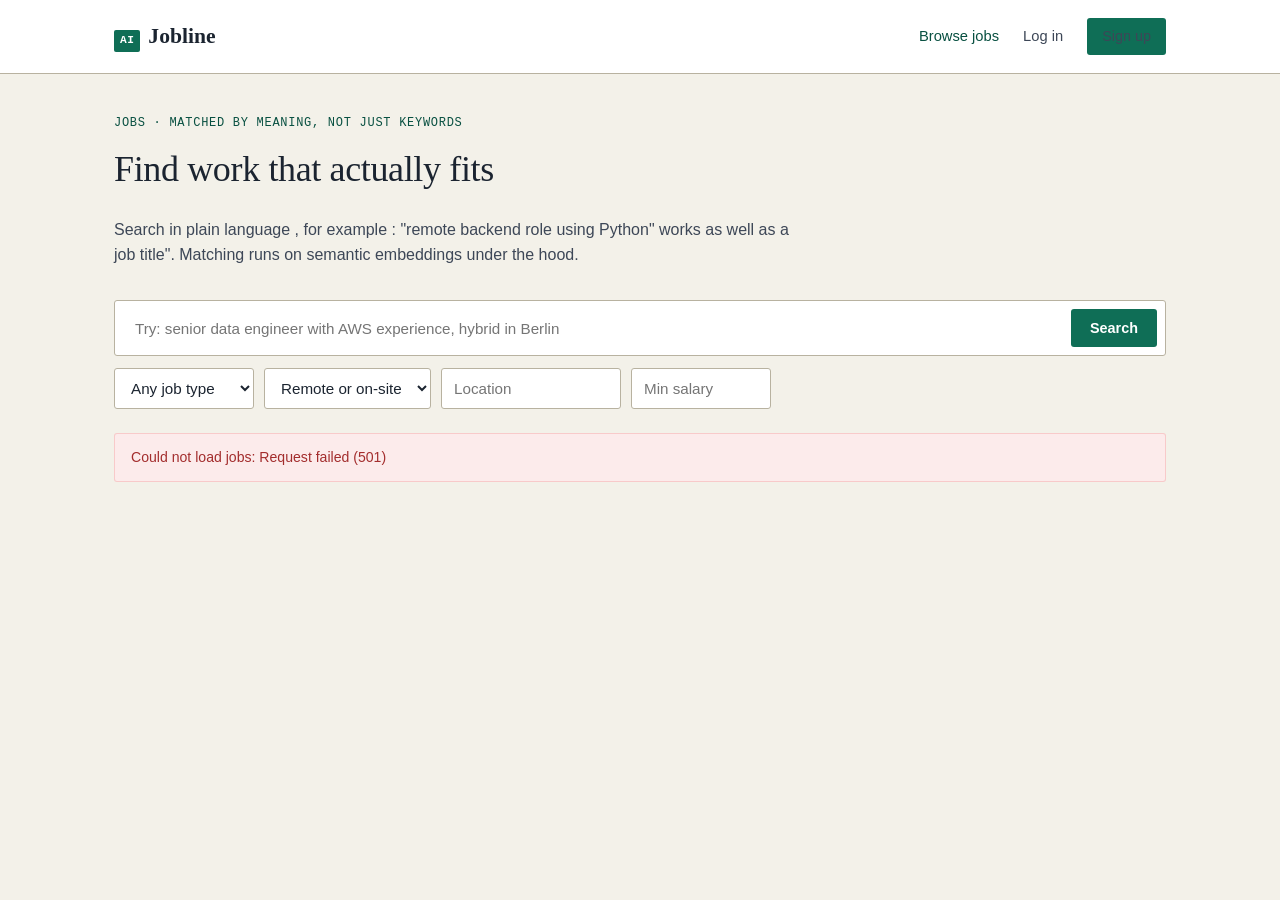
==== frontend/index.html @ 750520e1 "first attempt" ====
<!DOCTYPE html>
<html lang="en">
<head>
<meta charset="UTF-8">
<meta name="viewport" content="width=device-width, initial-scale=1.0">
<title>AI Jobline — Find your next role</title>
<link rel="stylesheet" href="css/styles.css">
</head>
<body>
<header id="site-header" class="site-header"></header>

<main class="container">
  <div style="max-width: 680px; margin-bottom: 32px;">
    <span class="eyebrow">Jobs · matched by meaning, not just keywords</span>
    <h1>Find work that actually fits</h1>
    <p>Search in plain language , for example : "remote backend role using Python" works as well as a job title". Matching runs on semantic embeddings under the hood.</p>
  </div>

  <div class="search-bar">
    <input type="text" id="search-input" placeholder="Try: senior data engineer with AWS experience, hybrid in Berlin">
    <button class="btn btn-primary" id="search-btn">Search</button>
  </div>

  <div class="filters-row">
    <select id="filter-type">
      <option value="">Any job type</option>
      <option value="full_time">Full-time</option>
      <option value="part_time">Part-time</option>
      <option value="contract">Contract</option>
      <option value="internship">Internship</option>
      <option value="freelance">Freelance</option>
    </select>
    <select id="filter-remote">
      <option value="">Remote or on-site</option>
      <option value="true">Remote only</option>
      <option value="false">On-site only</option>
    </select>
    <input type="text" id="filter-location" placeholder="Location" style="max-width:180px;">
    <input type="number" id="filter-salary" placeholder="Min salary" style="max-width:140px;">
  </div>

  <div id="results" class="stack">
    <p class="spinner-text">Loading jobs…</p>
  </div>
</main>

<script src="js/api.js"></script>
<script src="js/header.js"></script>
<script>
  renderHeader("browse");

  const resultsEl = document.getElementById("results");

  async function runSearch() {
    resultsEl.innerHTML = `<p class="spinner-text">Searching…</p>`;

    const query = document.getElementById("search-input").value.trim();
    const jobType = document.getElementById("filter-type").value;
    const remote = document.getElementById("filter-remote").value;
    const location = document.getElementById("filter-location").value.trim();
    const minSalary = document.getElementById("filter-salary").value;

    const body = {
      page: 1,
      page_size: 30,
    };
    if (query) body.query = query;
    if (jobType) body.job_type = jobType;
    if (remote) body.is_remote = remote === "true";
    if (location) body.location = location;
    if (minSalary) body.min_salary = Number(minSalary);

    try {
      const jobs = await Api.post("/api/jobs/search", body);
      renderResults(jobs);
    } catch (err) {
      resultsEl.innerHTML = `<div class="alert alert-error">Could not load jobs: ${escapeHtml(err.message)}</div>`;
    }
  }

  function renderResults(jobs) {
    if (!jobs.length) {
      resultsEl.innerHTML = `<div class="empty-state"><h3>No jobs matched</h3><p>Try a broader search or clear a filter.</p></div>`;
      return;
    }

    resultsEl.innerHTML = jobs.map(job => `
      <a class="job-card" href="job-detail.html?id=${job.id}">
        <div class="card-title-row">
          <div>
            <div class="job-title">${escapeHtml(job.title)}</div>
            <div class="job-company">${escapeHtml(job.company_name || "")}</div>
          </div>
          ${job.similarity_score != null ? `<span class="match-badge">${Math.round(job.similarity_score * 100)}% match</span>` : ""}
        </div>
        <div class="job-meta">
          <span>${escapeHtml(job.location || (job.is_remote ? "Remote" : "Location not specified"))}</span>
          <span>${jobTypeLabel(job.job_type)}</span>
          ${formatSalary(job.salary_min, job.salary_max, job.currency) ? `<span>${formatSalary(job.salary_min, job.salary_max, job.currency)}</span>` : ""}
          <span class="pill pill-${job.status}">${job.status}</span>
        </div>
      </a>
    `).join("");
  }

  document.getElementById("search-btn").addEventListener("click", runSearch);
  document.getElementById("search-input").addEventListener("keydown", (e) => {
    if (e.key === "Enter") runSearch();
  });
  ["filter-type", "filter-remote", "filter-location", "filter-salary"].forEach(id => {
    document.getElementById(id).addEventListener("change", runSearch);
  });

  runSearch();
</script>
</body>
</html>
---- frontend/css/styles.css ----
/* ===========================================================
   Design tokens — "ledger" concept: a job search feels like a
   registry of open roles and candidate records. Deep ink navy,
   parchment surface, a single teal accent for primary actions,
   amber reserved for status/attention only.
   =========================================================== */
:root {
  --ink: #1B2430;
  --ink-soft: #3D4757;
  --paper: #F3F1E9;
  --paper-raised: #FFFFFF;
  --line: #D8D4C4;
  --line-strong: #B8B2A0;

  --teal: #0F6E56;
  --teal-dark: #085041;
  --teal-tint: #E1F5EE;

  --amber: #BA7517;
  --amber-tint: #FAEEDA;

  --red: #A32D2D;
  --red-tint: #FCEBEB;

  --font-display: "Fraunces", "Georgia", serif;
  --font-body: "Inter", -apple-system, BlinkMacSystemFont, "Segoe UI", sans-serif;
  --font-mono: "IBM Plex Mono", "Courier New", monospace;

  --radius: 3px;
  --shadow-card: 0 1px 2px rgba(27, 36, 48, 0.06), 0 1px 0 rgba(27, 36, 48, 0.04);
}

* { box-sizing: border-box; }

html, body {
  margin: 0;
  padding: 0;
  background: var(--paper);
  color: var(--ink);
  font-family: var(--font-body);
  font-size: 16px;
  line-height: 1.6;
}

h1, h2, h3, h4 {
  font-family: var(--font-display);
  font-weight: 600;
  margin: 0 0 0.5em;
  color: var(--ink);
  letter-spacing: -0.01em;
}

h1 { font-size: 2.25rem; font-weight: 500; }
h2 { font-size: 1.5rem; }
h3 { font-size: 1.15rem; }

a { color: var(--teal-dark); text-decoration: none; }
a:hover { text-decoration: underline; }

p { margin: 0 0 1em; color: var(--ink-soft); }

/* ---------- Layout shell ---------- */
.site-header {
  border-bottom: 1px solid var(--line-strong);
  background: var(--paper-raised);
  position: sticky;
  top: 0;
  z-index: 10;
}

.site-header .wrap {
  max-width: 1100px;
  margin: 0 auto;
  padding: 18px 24px;
  display: flex;
  align-items: center;
  justify-content: space-between;
}

.brand {
  font-family: var(--font-display);
  font-size: 1.35rem;
  font-weight: 600;
  color: var(--ink);
  display: flex;
  align-items: baseline;
  gap: 8px;
}

.brand .mark {
  font-family: var(--font-mono);
  font-size: 0.7rem;
  color: var(--paper-raised);
  background: var(--teal);
  padding: 2px 6px;
  border-radius: 2px;
  letter-spacing: 0.04em;
}

.nav-links { 
  display: flex; 
  gap: 24px; 
  align-items: center; 
  font-size: 0.92rem; 
}
.nav-links a { 
  color: var(--ink-soft); 
  font-weight: 500; 
}
.nav-links a.active { 
  color: var(--teal-dark); 
}

.container {
  max-width: 1100px;
  margin: 0 auto;
  padding: 40px 24px 80px;
}

.container-narrow {
  max-width: 640px;
  margin: 0 auto;
  padding: 48px 24px 80px;
}

/* ---------- Buttons ---------- */
.btn {
  display: inline-flex;
  align-items: center;
  justify-content: center;
  gap: 8px;
  font-family: var(--font-body);
  font-weight: 600;
  font-size: 0.9rem;
  padding: 10px 18px;
  border-radius: var(--radius);
  border: 1px solid transparent;
  cursor: pointer;
  transition: background 0.15s, border-color 0.15s;
}

.btn-primary { background: var(--teal); color: #fff; }
.btn-primary:hover { background: var(--teal-dark); text-decoration: none; }

.btn-secondary { background: transparent; color: var(--ink); border-color: var(--line-strong); }
.btn-secondary:hover { border-color: var(--ink); text-decoration: none; }

.btn-danger { background: transparent; color: var(--red); border-color: var(--red-tint); }
.btn-danger:hover { background: var(--red-tint); text-decoration: none; }

.btn-block { width: 100%; }
.btn:disabled { opacity: 0.5; cursor: not-allowed; }

/* ---------- Forms ---------- */
label {
  display: block;
  font-size: 0.85rem;
  font-weight: 600;
  color: var(--ink-soft);
  margin: 18px 0 6px;
}
label:first-child { margin-top: 0; }

input, select, textarea {
  width: 100%;
  padding: 10px 12px;
  font-family: var(--font-body);
  font-size: 0.95rem;
  color: var(--ink);
  background: var(--paper-raised);
  border: 1px solid var(--line-strong);
  border-radius: var(--radius);
}

input:focus, select:focus, textarea:focus {
  outline: 2px solid var(--teal);
  outline-offset: 1px;
  border-color: var(--teal);
}

textarea { resize: vertical; min-height: 100px; }

.field-hint { font-size: 0.8rem; color: var(--ink-soft); margin-top: 4px; }
.field-row { display: flex; gap: 16px; }
.field-row > div { flex: 1; }

/* ---------- Cards ---------- */
.card {
  background: var(--paper-raised);
  border: 1px solid var(--line);
  border-radius: var(--radius);
  box-shadow: var(--shadow-card);
  padding: 24px;
  margin-bottom: 16px;
}

.card-title-row {
  display: flex;
  justify-content: space-between;
  align-items: flex-start;
  gap: 16px;
}

/* ---------- Job listing card ---------- */
.job-card {
  display: block;
  background: var(--paper-raised);
  border: 1px solid var(--line);
  border-left: 3px solid var(--teal);
  border-radius: var(--radius);
  padding: 20px 22px;
  margin-bottom: 12px;
  cursor: pointer;
  transition: border-color 0.15s, transform 0.1s;
}
.job-card:hover { border-left-color: var(--teal-dark); text-decoration: none; }

.job-card .job-title { font-family: var(--font-display); font-size: 1.15rem; font-weight: 600; margin-bottom: 2px; }
.job-card .job-company { color: var(--ink-soft); font-size: 0.9rem; margin-bottom: 10px; }
.job-card .job-meta { display: flex; gap: 14px; flex-wrap: wrap; font-size: 0.82rem; color: var(--ink-soft); }
.job-card .job-meta span { display: inline-flex; align-items: center; gap: 4px; }

.match-badge {
  font-family: var(--font-mono);
  font-size: 0.75rem;
  font-weight: 600;
  color: var(--teal-dark);
  background: var(--teal-tint);
  padding: 3px 8px;
  border-radius: 2px;
  white-space: nowrap;
}

/* ---------- Badges / status pills ---------- */
.pill {
  display: inline-block;
  font-size: 0.75rem;
  font-weight: 600;
  padding: 3px 10px;
  border-radius: 12px;
  text-transform: capitalize;
}
.pill-pending { background: var(--amber-tint); color: var(--amber); }
.pill-reviewed, .pill-shortlisted, .pill-interview { background: var(--teal-tint); color: var(--teal-dark); }
.pill-hired { background: var(--teal); color: #fff; }
.pill-rejected, .pill-withdrawn { background: var(--red-tint); color: var(--red); }
.pill-open { background: var(--teal-tint); color: var(--teal-dark); }
.pill-draft, .pill-closed, .pill-expired { background: var(--line); color: var(--ink-soft); }

/* ---------- Skills tags ---------- */
.tag-list { display: flex; flex-wrap: wrap; gap: 6px; margin: 8px 0; }
.tag {
  font-size: 0.78rem;
  padding: 3px 10px;
  background: var(--paper);
  border: 1px solid var(--line-strong);
  border-radius: 12px;
  color: var(--ink-soft);
}

/* ---------- Utility ---------- */
.muted { color: var(--ink-soft); }
.text-center { text-align: center; }
.mt-0 { margin-top: 0; }
.flex-between { display: flex; 
  justify-content: space-between; 
  align-items: center; 
}
.stack { display: flex; 
  flex-direction: column; 
  gap: 12px; 
}
.divider { 
  border: none; border-top: 1px solid var(--line); 
  margin: 24px 0; 
}

.empty-state {
  text-align: center;
  padding: 60px 20px;
  color: var(--ink-soft);
}
.empty-state h3 { color: var(--ink-soft); }

.alert {
  padding: 12px 16px;
  border-radius: var(--radius);
  font-size: 0.88rem;
  margin-bottom: 16px;
}
.alert-error { background: var(--red-tint); 
  color: var(--red); 
  border: 1px solid #F0999966; 
}
.alert-success { 
  background: var(--teal-tint); 
  color: var(--teal-dark); 
  border: 1px solid #5DCAA566; 
}

.search-bar {
  display: flex;
  gap: 10px;
  background: var(--paper-raised);
  border: 1px solid var(--line-strong);
  padding: 8px;
  border-radius: var(--radius);
  margin-bottom: 12px;
}
.search-bar input { border: none; flex: 1; }
.search-bar input:focus { outline: none; }

.filters-row { 
  display: flex; 
  gap: 10px; 
  flex-wrap: wrap; 
  margin-bottom: 24px; 
}
.filters-row select { 
  width: auto; 
  min-width: 140px; 
}

.eyebrow {
  font-family: var(--font-mono);
  font-size: 0.75rem;
  letter-spacing: 0.06em;
  text-transform: uppercase;
  color: var(--teal-dark);
  margin-bottom: 8px;
  display: block;
}

.tab-row { display: flex; gap: 4px; border-bottom: 1px solid var(--line); margin-bottom: 24px; }
.tab-btn {
  background: none;
  border: none;
  padding: 10px 16px;
  font-family: var(--font-body);
  font-size: 0.9rem;
  font-weight: 600;
  color: var(--ink-soft);
  cursor: pointer;
  border-bottom: 2px solid transparent;
  margin-bottom: -1px;
}
.tab-btn.active { 
  color: var(--teal-dark); 
  border-bottom-color: var(--teal); 
}

.spinner-text { color: var(--ink-soft); font-size: 0.9rem; padding: 20px 0; }

table { width: 100%; border-collapse: collapse; }
th, td { text-align: left; padding: 10px 8px; border-bottom: 1px solid var(--line); font-size: 0.88rem; }
th { color: var(--ink-soft); font-weight: 600; font-size: 0.78rem; text-transform: uppercase; letter-spacing: 0.03em; }

@media (max-width: 640px) {
  .field-row { 
    flex-direction: column; 
    gap: 0; 
  }
  .nav-links { 
    gap: 14px; 
  }
  h1 { 
    font-size: 1.7rem; 
  }
}
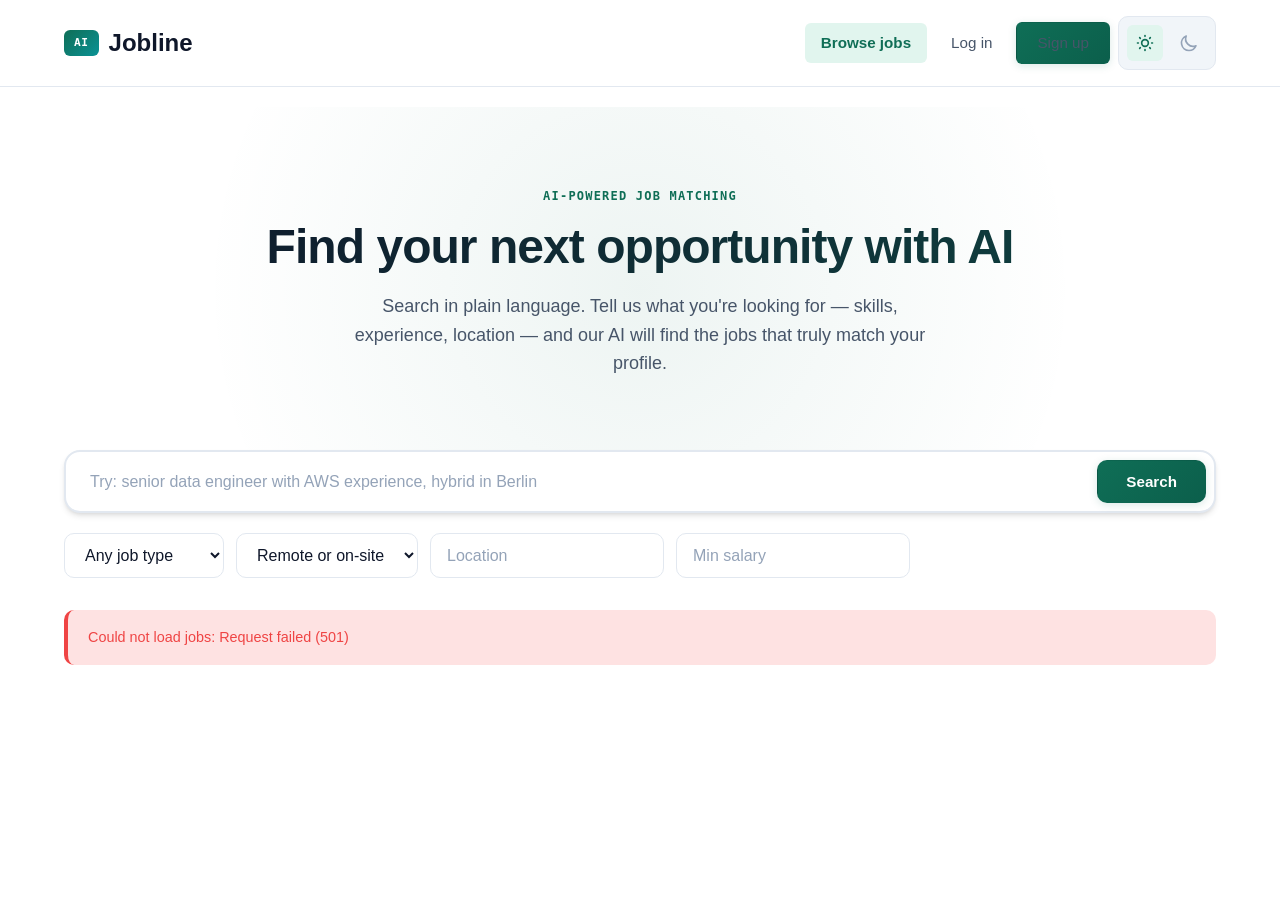
==== commit 57ec62f4: "Improve frontend UI with dark mode and AI animations" ====
--- a/frontend/index.html
+++ b/frontend/index.html
@@ -10,10 +10,10 @@
 <header id="site-header" class="site-header"></header>
 
 <main class="container">
-  <div style="max-width: 680px; margin-bottom: 32px;">
-    <span class="eyebrow">Jobs · matched by meaning, not just keywords</span>
-    <h1>Find work that actually fits</h1>
-    <p>Search in plain language , for example : "remote backend role using Python" works as well as a job title". Matching runs on semantic embeddings under the hood.</p>
+  <div class="hero ai-glow">
+    <span class="eyebrow">AI-Powered Job Matching</span>
+    <h1>Find your next opportunity with AI</h1>
+    <p>Search in plain language. Tell us what you're looking for — skills, experience, location — and our AI will find the jobs that truly match your profile.</p>
   </div>
 
   <div class="search-bar">
@@ -35,11 +35,11 @@
       <option value="true">Remote only</option>
       <option value="false">On-site only</option>
     </select>
-    <input type="text" id="filter-location" placeholder="Location" style="max-width:180px;">
-    <input type="number" id="filter-salary" placeholder="Min salary" style="max-width:140px;">
+    <input type="text" id="filter-location" placeholder="Location">
+    <input type="number" id="filter-salary" placeholder="Min salary">
   </div>
 
-  <div id="results" class="stack">
+  <div id="results" class="stack animate-fade-in">
     <p class="spinner-text">Loading jobs…</p>
   </div>
 </main>
--- a/frontend/css/styles.css
+++ b/frontend/css/styles.css
@@ -1,129 +1,329 @@
 /* ===========================================================
-   Design tokens — "ledger" concept: a job search feels like a
-   registry of open roles and candidate records. Deep ink navy,
-   parchment surface, a single teal accent for primary actions,
-   amber reserved for status/attention only.
+   Modern AI Job Search Platform - Design System
    =========================================================== */
+
+/* ===== Theme Variables ===== */
 :root {
-  --ink: #1B2430;
-  --ink-soft: #3D4757;
-  --paper: #F3F1E9;
-  --paper-raised: #FFFFFF;
-  --line: #D8D4C4;
-  --line-strong: #B8B2A0;
-
-  --teal: #0F6E56;
-  --teal-dark: #085041;
-  --teal-tint: #E1F5EE;
-
-  --amber: #BA7517;
-  --amber-tint: #FAEEDA;
-
-  --red: #A32D2D;
-  --red-tint: #FCEBEB;
-
-  --font-display: "Fraunces", "Georgia", serif;
-  --font-body: "Inter", -apple-system, BlinkMacSystemFont, "Segoe UI", sans-serif;
-  --font-mono: "IBM Plex Mono", "Courier New", monospace;
-
-  --radius: 3px;
-  --shadow-card: 0 1px 2px rgba(27, 36, 48, 0.06), 0 1px 0 rgba(27, 36, 48, 0.04);
-}
-
-* { box-sizing: border-box; }
-
-html, body {
+  /* Light Mode Colors */
+  --bg-primary: #ffffff;
+  --bg-secondary: #f8fafc;
+  --bg-tertiary: #f1f5f9;
+  --bg-card: #ffffff;
+  --bg-elevated: #ffffff;
+  
+  --text-primary: #0f172a;
+  --text-secondary: #475569;
+  --text-tertiary: #94a3b8;
+  
+  --border-primary: #e2e8f0;
+  --border-secondary: #cbd5e1;
+  
+  --accent-primary: #0f6e56;
+  --accent-primary-hover: #085041;
+  --accent-primary-light: #e1f5ee;
+  --accent-primary-glow: rgba(15, 110, 86, 0.15);
+  
+  --accent-secondary: #06b6d4;
+  --accent-secondary-light: #cffafe;
+  
+  --success: #10b981;
+  --success-light: #d1fae5;
+  --warning: #f59e0b;
+  --warning-light: #fef3c7;
+  --error: #ef4444;
+  --error-light: #fee2e2;
+  
+  /* Typography */
+  --font-display: 'Inter', -apple-system, BlinkMacSystemFont, 'Segoe UI', sans-serif;
+  --font-body: 'Inter', -apple-system, BlinkMacSystemFont, 'Segoe UI', sans-serif;
+  --font-mono: 'JetBrains Mono', 'Fira Code', monospace;
+  
+  /* Spacing */
+  --radius-sm: 6px;
+  --radius-md: 10px;
+  --radius-lg: 16px;
+  --radius-xl: 24px;
+  
+  /* Shadows */
+  --shadow-sm: 0 1px 2px rgba(0, 0, 0, 0.05);
+  --shadow-md: 0 4px 6px -1px rgba(0, 0, 0, 0.1), 0 2px 4px -2px rgba(0, 0, 0, 0.1);
+  --shadow-lg: 0 10px 15px -3px rgba(0, 0, 0, 0.1), 0 4px 6px -4px rgba(0, 0, 0, 0.1);
+  --shadow-xl: 0 20px 25px -5px rgba(0, 0, 0, 0.1), 0 8px 10px -6px rgba(0, 0, 0, 0.1);
+  --shadow-glow: 0 0 20px rgba(15, 110, 86, 0.2);
+  
+  /* Transitions */
+  --transition-fast: 150ms ease;
+  --transition-normal: 250ms ease;
+  --transition-slow: 350ms ease;
+}
+
+/* Dark Mode Colors */
+[data-theme="dark"] {
+  --bg-primary: #0f172a;
+  --bg-secondary: #1e293b;
+  --bg-tertiary: #334155;
+  --bg-card: #1e293b;
+  --bg-elevated: #334155;
+  
+  --text-primary: #f1f5f9;
+  --text-secondary: #cbd5e1;
+  --text-tertiary: #64748b;
+  
+  --border-primary: #334155;
+  --border-secondary: #475569;
+  
+  --accent-primary: #14b8a6;
+  --accent-primary-hover: #2dd4bf;
+  --accent-primary-light: rgba(20, 184, 166, 0.15);
+  --accent-primary-glow: rgba(20, 184, 166, 0.25);
+  
+  --accent-secondary: #22d3ee;
+  --accent-secondary-light: rgba(34, 211, 238, 0.15);
+  
+  --success: #34d399;
+  --success-light: rgba(52, 211, 153, 0.15);
+  --warning: #fbbf24;
+  --warning-light: rgba(251, 191, 36, 0.15);
+  --error: #f87171;
+  --error-light: rgba(248, 113, 113, 0.15);
+  
+  --shadow-sm: 0 1px 2px rgba(0, 0, 0, 0.3);
+  --shadow-md: 0 4px 6px -1px rgba(0, 0, 0, 0.4), 0 2px 4px -2px rgba(0, 0, 0, 0.3);
+  --shadow-lg: 0 10px 15px -3px rgba(0, 0, 0, 0.4), 0 4px 6px -4px rgba(0, 0, 0, 0.3);
+  --shadow-xl: 0 20px 25px -5px rgba(0, 0, 0, 0.5), 0 8px 10px -6px rgba(0, 0, 0, 0.4);
+  --shadow-glow: 0 0 30px rgba(20, 184, 166, 0.3);
+}
+
+/* ===== Base Styles ===== */
+* {
+  box-sizing: border-box;
   margin: 0;
   padding: 0;
-  background: var(--paper);
-  color: var(--ink);
+}
+
+html {
+  scroll-behavior: smooth;
+}
+
+body {
   font-family: var(--font-body);
   font-size: 16px;
   line-height: 1.6;
-}
-
-h1, h2, h3, h4 {
+  color: var(--text-primary);
+  background: var(--bg-primary);
+  transition: background var(--transition-normal), color var(--transition-normal);
+  min-height: 100vh;
+}
+
+/* ===== Typography ===== */
+h1, h2, h3, h4, h5, h6 {
   font-family: var(--font-display);
-  font-weight: 600;
-  margin: 0 0 0.5em;
-  color: var(--ink);
+  font-weight: 700;
+  line-height: 1.2;
+  color: var(--text-primary);
+  margin-bottom: 0.5em;
+}
+
+h1 {
+  font-size: 2.5rem;
+  font-weight: 800;
+  letter-spacing: -0.02em;
+}
+
+h2 {
+  font-size: 1.75rem;
   letter-spacing: -0.01em;
 }
 
-h1 { font-size: 2.25rem; font-weight: 500; }
-h2 { font-size: 1.5rem; }
-h3 { font-size: 1.15rem; }
-
-a { color: var(--teal-dark); text-decoration: none; }
-a:hover { text-decoration: underline; }
-
-p { margin: 0 0 1em; color: var(--ink-soft); }
-
-/* ---------- Layout shell ---------- */
+h3 {
+  font-size: 1.25rem;
+}
+
+h4 {
+  font-size: 1rem;
+}
+
+p {
+  color: var(--text-secondary);
+  margin-bottom: 1em;
+}
+
+a {
+  color: var(--accent-primary);
+  text-decoration: none;
+  transition: color var(--transition-fast);
+}
+
+a:hover {
+  color: var(--accent-primary-hover);
+}
+
+/* ===== Layout ===== */
 .site-header {
-  border-bottom: 1px solid var(--line-strong);
-  background: var(--paper-raised);
+  background: var(--bg-card);
+  border-bottom: 1px solid var(--border-primary);
   position: sticky;
   top: 0;
-  z-index: 10;
+  z-index: 100;
+  backdrop-filter: blur(10px);
+  transition: background var(--transition-normal), border-color var(--transition-normal);
 }
 
 .site-header .wrap {
-  max-width: 1100px;
+  max-width: 1200px;
   margin: 0 auto;
-  padding: 18px 24px;
+  padding: 16px 24px;
   display: flex;
   align-items: center;
   justify-content: space-between;
+  gap: 24px;
 }
 
 .brand {
   font-family: var(--font-display);
-  font-size: 1.35rem;
-  font-weight: 600;
-  color: var(--ink);
+  font-size: 1.5rem;
+  font-weight: 800;
+  color: var(--text-primary);
   display: flex;
-  align-items: baseline;
-  gap: 8px;
+  align-items: center;
+  gap: 10px;
+  text-decoration: none;
+  transition: all var(--transition-fast);
+}
+
+.brand:hover {
+  color: var(--accent-primary);
+  transform: scale(1.02);
 }
 
 .brand .mark {
   font-family: var(--font-mono);
   font-size: 0.7rem;
-  color: var(--paper-raised);
-  background: var(--teal);
-  padding: 2px 6px;
-  border-radius: 2px;
-  letter-spacing: 0.04em;
-}
-
-.nav-links { 
-  display: flex; 
-  gap: 24px; 
-  align-items: center; 
-  font-size: 0.92rem; 
-}
-.nav-links a { 
-  color: var(--ink-soft); 
-  font-weight: 500; 
-}
-.nav-links a.active { 
-  color: var(--teal-dark); 
+  font-weight: 700;
+  color: var(--bg-primary);
+  background: linear-gradient(135deg, var(--accent-primary), var(--accent-secondary));
+  background-size: 200% 200%;
+  padding: 4px 10px;
+  border-radius: var(--radius-sm);
+  letter-spacing: 0.05em;
+  text-transform: uppercase;
+  animation: gradient-shift 3s ease infinite;
+  transition: all var(--transition-fast);
+}
+
+.brand:hover .mark {
+  transform: rotate(-2deg);
+}
+
+.nav-links {
+  display: flex;
+  gap: 8px;
+  align-items: center;
+  flex-wrap: wrap;
+}
+
+.nav-links a {
+  color: var(--text-secondary);
+  font-weight: 500;
+  font-size: 0.95rem;
+  padding: 8px 16px;
+  border-radius: var(--radius-sm);
+  transition: all var(--transition-fast);
+  position: relative;
+}
+
+.nav-links a:hover {
+  color: var(--text-primary);
+  background: var(--bg-tertiary);
+  text-decoration: none;
+  transform: translateY(-1px);
+}
+
+.nav-links a.active {
+  color: var(--accent-primary);
+  background: var(--accent-primary-light);
+  font-weight: 600;
+}
+
+.nav-links a::after {
+  content: '';
+  position: absolute;
+  bottom: 0;
+  left: 50%;
+  width: 0;
+  height: 2px;
+  background: var(--accent-primary);
+  transition: all var(--transition-fast);
+  transform: translateX(-50%);
+}
+
+.nav-links a:hover::after {
+  width: 80%;
+}
+
+.nav-links .btn {
+  padding: 8px 20px;
 }
 
 .container {
-  max-width: 1100px;
+  max-width: 1200px;
   margin: 0 auto;
   padding: 40px 24px 80px;
 }
 
 .container-narrow {
-  max-width: 640px;
+  max-width: 680px;
   margin: 0 auto;
-  padding: 48px 24px 80px;
-}
-
-/* ---------- Buttons ---------- */
+  padding: 60px 24px 80px;
+}
+
+/* ===== Theme Toggle ===== */
+.theme-toggle {
+  background: var(--bg-tertiary);
+  border: 1px solid var(--border-primary);
+  border-radius: var(--radius-md);
+  padding: 8px;
+  display: flex;
+  align-items: center;
+  gap: 8px;
+  cursor: pointer;
+  transition: all var(--transition-fast);
+}
+
+.theme-toggle:hover {
+  background: var(--bg-secondary);
+  border-color: var(--border-secondary);
+}
+
+.theme-toggle-btn {
+  background: none;
+  border: none;
+  padding: 8px;
+  border-radius: var(--radius-sm);
+  cursor: pointer;
+  color: var(--text-tertiary);
+  transition: all var(--transition-fast);
+  display: flex;
+  align-items: center;
+  justify-content: center;
+}
+
+.theme-toggle-btn:hover {
+  color: var(--text-primary);
+  background: var(--bg-primary);
+}
+
+.theme-toggle-btn.active {
+  color: var(--accent-primary);
+  background: var(--accent-primary-light);
+}
+
+.theme-toggle-btn svg {
+  width: 20px;
+  height: 20px;
+}
+
+/* ===== Buttons ===== */
 .btn {
   display: inline-flex;
   align-items: center;
@@ -131,67 +331,143 @@
   gap: 8px;
   font-family: var(--font-body);
   font-weight: 600;
-  font-size: 0.9rem;
-  padding: 10px 18px;
-  border-radius: var(--radius);
+  font-size: 0.95rem;
+  padding: 12px 24px;
+  border-radius: var(--radius-md);
   border: 1px solid transparent;
   cursor: pointer;
-  transition: background 0.15s, border-color 0.15s;
-}
-
-.btn-primary { background: var(--teal); color: #fff; }
-.btn-primary:hover { background: var(--teal-dark); text-decoration: none; }
-
-.btn-secondary { background: transparent; color: var(--ink); border-color: var(--line-strong); }
-.btn-secondary:hover { border-color: var(--ink); text-decoration: none; }
-
-.btn-danger { background: transparent; color: var(--red); border-color: var(--red-tint); }
-.btn-danger:hover { background: var(--red-tint); text-decoration: none; }
-
-.btn-block { width: 100%; }
-.btn:disabled { opacity: 0.5; cursor: not-allowed; }
-
-/* ---------- Forms ---------- */
+  transition: all var(--transition-fast);
+  text-decoration: none;
+  white-space: nowrap;
+}
+
+.btn:focus {
+  outline: 2px solid var(--accent-primary);
+  outline-offset: 2px;
+}
+
+.btn-primary {
+  background: linear-gradient(135deg, var(--accent-primary), var(--accent-primary-hover));
+  background-size: 200% 200%;
+  color: var(--bg-primary);
+  box-shadow: 0 2px 8px var(--accent-primary-glow);
+  animation: gradient-shift 3s ease infinite;
+}
+
+.btn-primary:hover {
+  transform: translateY(-2px);
+  box-shadow: 0 4px 12px var(--accent-primary-glow);
+  text-decoration: none;
+}
+
+.btn-primary:active {
+  transform: translateY(0);
+  animation: none;
+}
+
+.btn-secondary {
+  background: var(--bg-secondary);
+  color: var(--text-primary);
+  border-color: var(--border-primary);
+}
+
+.btn-secondary:hover {
+  background: var(--bg-tertiary);
+  border-color: var(--border-secondary);
+  text-decoration: none;
+}
+
+.btn-danger {
+  background: var(--error-light);
+  color: var(--error);
+  border-color: var(--error);
+}
+
+.btn-danger:hover {
+  background: var(--error);
+  color: var(--bg-primary);
+  text-decoration: none;
+}
+
+.btn-block {
+  width: 100%;
+}
+
+.btn:disabled {
+  opacity: 0.5;
+  cursor: not-allowed;
+  transform: none !important;
+}
+
+/* ===== Forms ===== */
 label {
   display: block;
-  font-size: 0.85rem;
+  font-size: 0.875rem;
   font-weight: 600;
-  color: var(--ink-soft);
-  margin: 18px 0 6px;
-}
-label:first-child { margin-top: 0; }
+  color: var(--text-primary);
+  margin: 20px 0 8px;
+}
+
+label:first-child {
+  margin-top: 0;
+}
 
 input, select, textarea {
   width: 100%;
-  padding: 10px 12px;
+  padding: 12px 16px;
   font-family: var(--font-body);
-  font-size: 0.95rem;
-  color: var(--ink);
-  background: var(--paper-raised);
-  border: 1px solid var(--line-strong);
-  border-radius: var(--radius);
+  font-size: 1rem;
+  color: var(--text-primary);
+  background: var(--bg-primary);
+  border: 1px solid var(--border-primary);
+  border-radius: var(--radius-md);
+  transition: all var(--transition-fast);
 }
 
 input:focus, select:focus, textarea:focus {
-  outline: 2px solid var(--teal);
-  outline-offset: 1px;
-  border-color: var(--teal);
-}
-
-textarea { resize: vertical; min-height: 100px; }
-
-.field-hint { font-size: 0.8rem; color: var(--ink-soft); margin-top: 4px; }
-.field-row { display: flex; gap: 16px; }
-.field-row > div { flex: 1; }
-
-/* ---------- Cards ---------- */
+  outline: none;
+  border-color: var(--accent-primary);
+  box-shadow: 0 0 0 3px var(--accent-primary-light);
+}
+
+input::placeholder, textarea::placeholder {
+  color: var(--text-tertiary);
+}
+
+textarea {
+  resize: vertical;
+  min-height: 120px;
+  line-height: 1.6;
+}
+
+.field-hint {
+  font-size: 0.8rem;
+  color: var(--text-tertiary);
+  margin-top: 6px;
+}
+
+.field-row {
+  display: flex;
+  gap: 16px;
+}
+
+.field-row > div {
+  flex: 1;
+}
+
+/* ===== Cards ===== */
 .card {
-  background: var(--paper-raised);
-  border: 1px solid var(--line);
-  border-radius: var(--radius);
-  box-shadow: var(--shadow-card);
+  background: var(--bg-card);
+  border: 1px solid var(--border-primary);
+  border-radius: var(--radius-lg);
+  box-shadow: var(--shadow-sm);
   padding: 24px;
   margin-bottom: 16px;
+  transition: all var(--transition-fast);
+}
+
+.card:hover {
+  box-shadow: var(--shadow-md);
 }
 
 .card-title-row {
@@ -201,169 +477,738 @@
   gap: 16px;
 }
 
-/* ---------- Job listing card ---------- */
+/* ===== Job Cards ===== */
 .job-card {
   display: block;
-  background: var(--paper-raised);
-  border: 1px solid var(--line);
-  border-left: 3px solid var(--teal);
-  border-radius: var(--radius);
-  padding: 20px 22px;
+  background: var(--bg-card);
+  border: 1px solid var(--border-primary);
+  border-radius: var(--radius-lg);
+  padding: 24px;
+  margin-bottom: 16px;
+  cursor: pointer;
+  transition: all var(--transition-fast);
+  position: relative;
+  overflow: hidden;
+}
+
+.job-card::before {
+  content: '';
+  position: absolute;
+  left: 0;
+  top: 0;
+  bottom: 0;
+  width: 4px;
+  background: linear-gradient(180deg, var(--accent-primary), var(--accent-secondary));
+  opacity: 0;
+  transition: opacity var(--transition-fast);
+}
+
+.job-card:hover {
+  transform: translateY(-2px);
+  box-shadow: var(--shadow-lg);
+  border-color: var(--accent-primary);
+  text-decoration: none;
+}
+
+.job-card:hover::before {
+  opacity: 1;
+}
+
+.job-card .job-title {
+  font-family: var(--font-display);
+  font-size: 1.25rem;
+  font-weight: 700;
+  margin-bottom: 4px;
+  color: var(--text-primary);
+}
+
+.job-card .job-company {
+  color: var(--text-secondary);
+  font-size: 0.95rem;
   margin-bottom: 12px;
-  cursor: pointer;
-  transition: border-color 0.15s, transform 0.1s;
-}
-.job-card:hover { border-left-color: var(--teal-dark); text-decoration: none; }
-
-.job-card .job-title { font-family: var(--font-display); font-size: 1.15rem; font-weight: 600; margin-bottom: 2px; }
-.job-card .job-company { color: var(--ink-soft); font-size: 0.9rem; margin-bottom: 10px; }
-.job-card .job-meta { display: flex; gap: 14px; flex-wrap: wrap; font-size: 0.82rem; color: var(--ink-soft); }
-.job-card .job-meta span { display: inline-flex; align-items: center; gap: 4px; }
-
+}
+
+.job-card .job-meta {
+  display: flex;
+  gap: 16px;
+  flex-wrap: wrap;
+  font-size: 0.875rem;
+  color: var(--text-tertiary);
+}
+
+.job-card .job-meta span {
+  display: inline-flex;
+  align-items: center;
+  gap: 6px;
+}
+
+/* ===== Match Badge ===== */
 .match-badge {
   font-family: var(--font-mono);
-  font-size: 0.75rem;
-  font-weight: 600;
-  color: var(--teal-dark);
-  background: var(--teal-tint);
-  padding: 3px 8px;
-  border-radius: 2px;
+  font-size: 0.8rem;
+  font-weight: 700;
+  color: var(--accent-primary);
+  background: var(--accent-primary-light);
+  padding: 6px 12px;
+  border-radius: var(--radius-md);
   white-space: nowrap;
-}
-
-/* ---------- Badges / status pills ---------- */
+  box-shadow: 0 2px 4px var(--accent-primary-glow);
+  animation: pulse-glow 2s ease-in-out infinite;
+  transition: all var(--transition-fast);
+}
+
+.match-badge:hover {
+  transform: scale(1.1);
+  box-shadow: 0 4px 8px var(--accent-primary-glow);
+}
+
+@keyframes pulse-glow {
+  0%, 100% {
+    box-shadow: 0 2px 4px var(--accent-primary-glow);
+  }
+  50% {
+    box-shadow: 0 2px 8px var(--accent-primary-glow);
+  }
+}
+
+/* ===== Status Pills ===== */
 .pill {
   display: inline-block;
   font-size: 0.75rem;
-  font-weight: 600;
-  padding: 3px 10px;
-  border-radius: 12px;
+  font-weight: 700;
+  padding: 4px 12px;
+  border-radius: var(--radius-xl);
   text-transform: capitalize;
-}
-.pill-pending { background: var(--amber-tint); color: var(--amber); }
-.pill-reviewed, .pill-shortlisted, .pill-interview { background: var(--teal-tint); color: var(--teal-dark); }
-.pill-hired { background: var(--teal); color: #fff; }
-.pill-rejected, .pill-withdrawn { background: var(--red-tint); color: var(--red); }
-.pill-open { background: var(--teal-tint); color: var(--teal-dark); }
-.pill-draft, .pill-closed, .pill-expired { background: var(--line); color: var(--ink-soft); }
-
-/* ---------- Skills tags ---------- */
-.tag-list { display: flex; flex-wrap: wrap; gap: 6px; margin: 8px 0; }
+  letter-spacing: 0.02em;
+}
+
+.pill-pending { background: var(--warning-light); color: var(--warning); }
+.pill-reviewed, .pill-shortlisted, .pill-interview { background: var(--accent-primary-light); color: var(--accent-primary); }
+.pill-hired { background: var(--accent-primary); color: var(--bg-primary); }
+.pill-rejected, .pill-withdrawn { background: var(--error-light); color: var(--error); }
+.pill-open { background: var(--success-light); color: var(--success); }
+.pill-draft, .pill-closed, .pill-expired { background: var(--bg-tertiary); color: var(--text-tertiary); }
+
+/* ===== Tags ===== */
+.tag-list {
+  display: flex;
+  flex-wrap: wrap;
+  gap: 8px;
+  margin: 12px 0;
+}
+
 .tag {
-  font-size: 0.78rem;
-  padding: 3px 10px;
-  background: var(--paper);
-  border: 1px solid var(--line-strong);
-  border-radius: 12px;
-  color: var(--ink-soft);
-}
-
-/* ---------- Utility ---------- */
-.muted { color: var(--ink-soft); }
+  font-size: 0.8rem;
+  padding: 6px 14px;
+  background: var(--bg-secondary);
+  border: 1px solid var(--border-primary);
+  border-radius: var(--radius-xl);
+  color: var(--text-secondary);
+  font-weight: 500;
+  transition: all var(--transition-fast);
+}
+
+.tag:hover {
+  background: var(--bg-tertiary);
+  border-color: var(--border-secondary);
+}
+
+/* ===== Utility Classes ===== */
+.muted { color: var(--text-tertiary); }
 .text-center { text-align: center; }
 .mt-0 { margin-top: 0; }
-.flex-between { display: flex; 
-  justify-content: space-between; 
-  align-items: center; 
-}
-.stack { display: flex; 
-  flex-direction: column; 
-  gap: 12px; 
-}
-.divider { 
-  border: none; border-top: 1px solid var(--line); 
-  margin: 24px 0; 
-}
-
+.flex-between { display: flex; justify-content: space-between; align-items: center; }
+.stack { display: flex; flex-direction: column; gap: 16px; }
+.divider { border: none; border-top: 1px solid var(--border-primary); margin: 32px 0; }
+
+/* ===== Empty State ===== */
 .empty-state {
   text-align: center;
-  padding: 60px 20px;
-  color: var(--ink-soft);
-}
-.empty-state h3 { color: var(--ink-soft); }
-
+  padding: 80px 20px;
+  color: var(--text-tertiary);
+}
+
+.empty-state h3 {
+  color: var(--text-secondary);
+  font-size: 1.25rem;
+  margin-bottom: 8px;
+}
+
+/* ===== Alerts ===== */
 .alert {
-  padding: 12px 16px;
-  border-radius: var(--radius);
-  font-size: 0.88rem;
+  padding: 16px 20px;
+  border-radius: var(--radius-md);
+  font-size: 0.9rem;
   margin-bottom: 16px;
-}
-.alert-error { background: var(--red-tint); 
-  color: var(--red); 
-  border: 1px solid #F0999966; 
-}
-.alert-success { 
-  background: var(--teal-tint); 
-  color: var(--teal-dark); 
-  border: 1px solid #5DCAA566; 
-}
-
+  border-left: 4px solid;
+}
+
+.alert-error {
+  background: var(--error-light);
+  color: var(--error);
+  border-color: var(--error);
+}
+
+.alert-success {
+  background: var(--success-light);
+  color: var(--success);
+  border-color: var(--success);
+}
+
+/* ===== Search Bar ===== */
 .search-bar {
   display: flex;
-  gap: 10px;
-  background: var(--paper-raised);
-  border: 1px solid var(--line-strong);
+  gap: 12px;
+  background: var(--bg-card);
+  border: 2px solid var(--border-primary);
   padding: 8px;
-  border-radius: var(--radius);
-  margin-bottom: 12px;
-}
-.search-bar input { border: none; flex: 1; }
-.search-bar input:focus { outline: none; }
-
-.filters-row { 
-  display: flex; 
-  gap: 10px; 
-  flex-wrap: wrap; 
-  margin-bottom: 24px; 
-}
-.filters-row select { 
-  width: auto; 
-  min-width: 140px; 
-}
-
+  border-radius: var(--radius-lg);
+  margin-bottom: 20px;
+  transition: all var(--transition-fast);
+  box-shadow: var(--shadow-md);
+  animation: fadeInUp 0.6s ease-out 0.3s both;
+}
+
+.search-bar:focus-within {
+  border-color: var(--accent-primary);
+  box-shadow: 0 0 0 4px var(--accent-primary-light);
+  transform: scale(1.01);
+}
+
+.search-bar input {
+  border: none;
+  flex: 1;
+  background: transparent;
+  padding: 12px 16px;
+  font-size: 1rem;
+  transition: all var(--transition-fast);
+}
+
+.search-bar input:focus {
+  box-shadow: none;
+  outline: none;
+}
+
+.search-bar .btn {
+  padding: 12px 28px;
+  transition: all var(--transition-fast);
+}
+
+.search-bar .btn:hover {
+  transform: scale(1.05);
+}
+
+/* ===== Filters ===== */
+.filters-row {
+  display: flex;
+  gap: 12px;
+  flex-wrap: wrap;
+  margin-bottom: 32px;
+  animation: fadeInUp 0.6s ease-out 0.4s both;
+}
+
+.filters-row select,
+.filters-row input {
+  width: auto;
+  min-width: 160px;
+  transition: all var(--transition-fast);
+}
+
+.filters-row select:hover,
+.filters-row input:hover {
+  border-color: var(--border-secondary);
+  transform: translateY(-1px);
+}
+
+/* ===== Eyebrow ===== */
 .eyebrow {
   font-family: var(--font-mono);
   font-size: 0.75rem;
-  letter-spacing: 0.06em;
+  letter-spacing: 0.1em;
   text-transform: uppercase;
-  color: var(--teal-dark);
-  margin-bottom: 8px;
+  color: var(--accent-primary);
+  margin-bottom: 12px;
   display: block;
-}
-
-.tab-row { display: flex; gap: 4px; border-bottom: 1px solid var(--line); margin-bottom: 24px; }
+  font-weight: 600;
+}
+
+/* ===== Tabs ===== */
+.tab-row {
+  display: flex;
+  gap: 4px;
+  border-bottom: 2px solid var(--border-primary);
+  margin-bottom: 32px;
+  overflow-x: auto;
+}
+
 .tab-btn {
   background: none;
   border: none;
-  padding: 10px 16px;
+  padding: 14px 20px;
   font-family: var(--font-body);
+  font-size: 0.95rem;
+  font-weight: 600;
+  color: var(--text-tertiary);
+  cursor: pointer;
+  border-bottom: 3px solid transparent;
+  margin-bottom: -2px;
+  transition: all var(--transition-fast);
+  white-space: nowrap;
+}
+
+.tab-btn:hover {
+  color: var(--text-secondary);
+  background: var(--bg-secondary);
+}
+
+.tab-btn.active {
+  color: var(--accent-primary);
+  border-bottom-color: var(--accent-primary);
+}
+
+/* ===== Loading Spinner ===== */
+.spinner-text {
+  color: var(--text-tertiary);
+  font-size: 0.95rem;
+  padding: 40px 0;
+  text-align: center;
+  animation: fadeIn 0.3s ease-out;
+}
+
+/* Loading skeleton for cards */
+.skeleton-card {
+  background: var(--bg-card);
+  border: 1px solid var(--border-primary);
+  border-radius: var(--radius-lg);
+  padding: 24px;
+  margin-bottom: 16px;
+}
+
+.skeleton-title {
+  height: 24px;
+  width: 60%;
+  background: var(--bg-tertiary);
+  border-radius: var(--radius-sm);
+  margin-bottom: 12px;
+  animation: shimmer 1.5s infinite;
+}
+
+.skeleton-text {
+  height: 16px;
+  width: 40%;
+  background: var(--bg-tertiary);
+  border-radius: var(--radius-sm);
+  margin-bottom: 8px;
+  animation: shimmer 1.5s infinite;
+  animation-delay: 0.1s;
+}
+
+.skeleton-meta {
+  height: 14px;
+  width: 30%;
+  background: var(--bg-tertiary);
+  border-radius: var(--radius-sm);
+  margin-top: 16px;
+  animation: shimmer 1.5s infinite;
+  animation-delay: 0.2s;
+}
+
+/* ===== Tables ===== */
+table {
+  width: 100%;
+  border-collapse: collapse;
+  background: var(--bg-card);
+  border-radius: var(--radius-lg);
+  overflow: hidden;
+  box-shadow: var(--shadow-sm);
+}
+
+th, td {
+  text-align: left;
+  padding: 16px;
+  border-bottom: 1px solid var(--border-primary);
   font-size: 0.9rem;
+}
+
+th {
+  background: var(--bg-secondary);
+  color: var(--text-secondary);
   font-weight: 600;
-  color: var(--ink-soft);
+  font-size: 0.8rem;
+  text-transform: uppercase;
+  letter-spacing: 0.05em;
+}
+
+tr:last-child td {
+  border-bottom: none;
+}
+
+tr:hover td {
+  background: var(--bg-secondary);
+}
+
+/* ===== Hero Section ===== */
+.hero {
+  text-align: center;
+  padding: 60px 20px 40px;
+  position: relative;
+}
+
+.hero h1 {
+  font-size: 3rem;
+  margin-bottom: 16px;
+  background: linear-gradient(135deg, var(--text-primary), var(--accent-primary));
+  background-size: 200% 200%;
+  -webkit-background-clip: text;
+  -webkit-text-fill-color: transparent;
+  background-clip: text;
+  animation: gradient-shift 5s ease infinite;
+}
+
+.hero p {
+  font-size: 1.125rem;
+  max-width: 600px;
+  margin: 0 auto 32px;
+  color: var(--text-secondary);
+  animation: fadeInUp 0.8s ease-out 0.2s both;
+}
+
+.hero .eyebrow {
+  animation: fadeInDown 0.6s ease-out both;
+}
+
+/* ===== AI Glow Effect ===== */
+.ai-glow {
+  position: relative;
+}
+
+.ai-glow::before {
+  content: '';
+  position: absolute;
+  inset: -20px;
+  background: radial-gradient(circle at center, var(--accent-primary-glow) 0%, transparent 70%);
+  opacity: 0.5;
+  z-index: -1;
+  animation: float 6s ease-in-out infinite;
+}
+
+@keyframes float {
+  0%, 100% { transform: translateY(0); }
+  50% { transform: translateY(-10px); }
+}
+
+/* ===== Mobile Menu ===== */
+.mobile-menu-btn {
+  display: none;
+  background: none;
+  border: none;
+  padding: 8px;
   cursor: pointer;
-  border-bottom: 2px solid transparent;
-  margin-bottom: -1px;
-}
-.tab-btn.active { 
-  color: var(--teal-dark); 
-  border-bottom-color: var(--teal); 
-}
-
-.spinner-text { color: var(--ink-soft); font-size: 0.9rem; padding: 20px 0; }
-
-table { width: 100%; border-collapse: collapse; }
-th, td { text-align: left; padding: 10px 8px; border-bottom: 1px solid var(--line); font-size: 0.88rem; }
-th { color: var(--ink-soft); font-weight: 600; font-size: 0.78rem; text-transform: uppercase; letter-spacing: 0.03em; }
-
-@media (max-width: 640px) {
-  .field-row { 
-    flex-direction: column; 
-    gap: 0; 
-  }
-  .nav-links { 
-    gap: 14px; 
-  }
-  h1 { 
-    font-size: 1.7rem; 
-  }
-}
+  color: var(--text-primary);
+}
+
+.mobile-menu-btn svg {
+  width: 24px;
+  height: 24px;
+}
+
+/* ===== Responsive Design ===== */
+@media (max-width: 768px) {
+  h1 { font-size: 2rem; }
+  h2 { font-size: 1.5rem; }
+  
+  .site-header .wrap {
+    padding: 12px 16px;
+  }
+  
+  .brand {
+    font-size: 1.25rem;
+  }
+  
+  .nav-links {
+    display: none;
+    position: absolute;
+    top: 100%;
+    left: 0;
+    right: 0;
+    background: var(--bg-card);
+    border-bottom: 1px solid var(--border-primary);
+    padding: 16px;
+    flex-direction: column;
+    align-items: stretch;
+    box-shadow: var(--shadow-lg);
+  }
+  
+  .nav-links.active {
+    display: flex;
+  }
+  
+  .nav-links a {
+    padding: 12px 16px;
+  }
+  
+  .mobile-menu-btn {
+    display: block;
+  }
+  
+  .container {
+    padding: 32px 16px 60px;
+  }
+  
+  .container-narrow {
+    padding: 40px 16px 60px;
+  }
+  
+  .hero h1 {
+    font-size: 2rem;
+  }
+  
+  .hero p {
+    font-size: 1rem;
+  }
+  
+  .search-bar {
+    flex-direction: column;
+  }
+  
+  .search-bar .btn {
+    width: 100%;
+  }
+  
+  .filters-row {
+    flex-direction: column;
+  }
+  
+  .filters-row select,
+  .filters-row input {
+    width: 100%;
+  }
+  
+  .field-row {
+    flex-direction: column;
+    gap: 0;
+  }
+  
+  .card {
+    padding: 20px;
+  }
+  
+  .job-card {
+    padding: 20px;
+  }
+  
+  .tab-row {
+    padding-bottom: 0;
+  }
+  
+  table {
+    font-size: 0.8rem;
+  }
+  
+  th, td {
+    padding: 12px 8px;
+  }
+}
+
+@media (max-width: 480px) {
+  h1 { font-size: 1.75rem; }
+  
+  .hero {
+    padding: 40px 16px 24px;
+  }
+  
+  .hero h1 {
+    font-size: 1.75rem;
+  }
+}
+
+/* ===== Animations ===== */
+@keyframes fadeIn {
+  from {
+    opacity: 0;
+  }
+  to {
+    opacity: 1;
+  }
+}
+
+@keyframes fadeInUp {
+  from {
+    opacity: 0;
+    transform: translateY(20px);
+  }
+  to {
+    opacity: 1;
+    transform: translateY(0);
+  }
+}
+
+@keyframes fadeInDown {
+  from {
+    opacity: 0;
+    transform: translateY(-20px);
+  }
+  to {
+    opacity: 1;
+    transform: translateY(0);
+  }
+}
+
+@keyframes slideInLeft {
+  from {
+    opacity: 0;
+    transform: translateX(-20px);
+  }
+  to {
+    opacity: 1;
+    transform: translateX(0);
+  }
+}
+
+@keyframes slideInRight {
+  from {
+    opacity: 0;
+    transform: translateX(20px);
+  }
+  to {
+    opacity: 1;
+    transform: translateX(0);
+  }
+}
+
+@keyframes scaleIn {
+  from {
+    opacity: 0;
+    transform: scale(0.95);
+  }
+  to {
+    opacity: 1;
+    transform: scale(1);
+  }
+}
+
+@keyframes shimmer {
+  0% {
+    background-position: -200% 0;
+  }
+  100% {
+    background-position: 200% 0;
+  }
+}
+
+@keyframes pulse-glow {
+  0%, 100% {
+    box-shadow: 0 2px 4px var(--accent-primary-glow);
+  }
+  50% {
+    box-shadow: 0 2px 8px var(--accent-primary-glow);
+  }
+}
+
+@keyframes float {
+  0%, 100% {
+    transform: translateY(0);
+  }
+  50% {
+    transform: translateY(-10px);
+  }
+}
+
+@keyframes gradient-shift {
+  0% {
+    background-position: 0% 50%;
+  }
+  50% {
+    background-position: 100% 50%;
+  }
+  100% {
+    background-position: 0% 50%;
+  }
+}
+
+/* Animation utility classes */
+.animate-fade-in {
+  animation: fadeIn 0.5s ease-out;
+}
+
+.animate-fade-in-up {
+  animation: fadeInUp 0.6s ease-out;
+}
+
+.animate-fade-in-down {
+  animation: fadeInDown 0.6s ease-out;
+}
+
+.animate-slide-in-left {
+  animation: slideInLeft 0.5s ease-out;
+}
+
+.animate-slide-in-right {
+  animation: slideInRight 0.5s ease-out;
+}
+
+.animate-scale-in {
+  animation: scaleIn 0.4s ease-out;
+}
+
+/* Staggered animations for lists */
+.job-card:nth-child(1) { animation: fadeInUp 0.5s ease-out 0.1s both; }
+.job-card:nth-child(2) { animation: fadeInUp 0.5s ease-out 0.2s both; }
+.job-card:nth-child(3) { animation: fadeInUp 0.5s ease-out 0.3s both; }
+.job-card:nth-child(4) { animation: fadeInUp 0.5s ease-out 0.4s both; }
+.job-card:nth-child(5) { animation: fadeInUp 0.5s ease-out 0.5s both; }
+.job-card:nth-child(n+6) { animation: fadeInUp 0.5s ease-out 0.6s both; }
+
+.card:nth-child(1) { animation: fadeInUp 0.5s ease-out 0.1s both; }
+.card:nth-child(2) { animation: fadeInUp 0.5s ease-out 0.2s both; }
+.card:nth-child(3) { animation: fadeInUp 0.5s ease-out 0.3s both; }
+.card:nth-child(n+4) { animation: fadeInUp 0.5s ease-out 0.4s both; }
+
+/* Loading shimmer effect */
+.loading-shimmer {
+  background: linear-gradient(
+    90deg,
+    var(--bg-tertiary) 0%,
+    var(--bg-secondary) 50%,
+    var(--bg-tertiary) 100%
+  );
+  background-size: 200% 100%;
+  animation: shimmer 1.5s infinite;
+}
+
+/* ===== Reduced Motion ===== */
+@media (prefers-reduced-motion: reduce) {
+  *,
+  *::before,
+  *::after {
+    animation-duration: 0.01ms !important;
+    animation-iteration-count: 1 !important;
+    transition-duration: 0.01ms !important;
+  }
+  
+  .job-card,
+  .card {
+    animation: none !important;
+  }
+}
+
+/* ===== Print Styles ===== */
+@media print {
+  .site-header,
+  .theme-toggle,
+  .btn,
+  .tab-row {
+    display: none;
+  }
+  
+  body {
+    background: white;
+    color: black;
+  }
+  
+  .card {
+    box-shadow: none;
+    border: 1px solid #ccc;
+    page-break-inside: avoid;
+  }
+}
